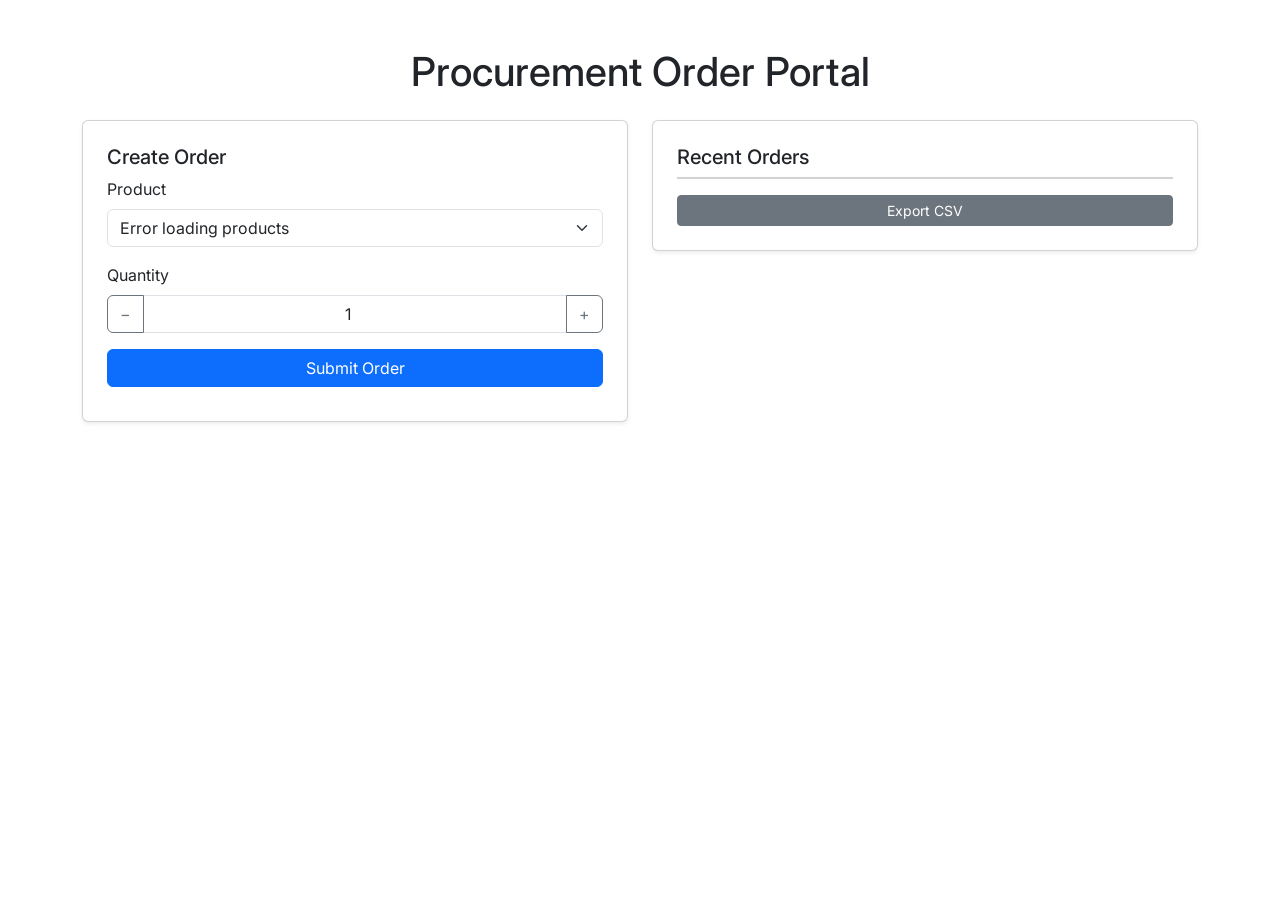
==== wwwroot/index.html @ 262667dd "finalized app version 1" ====
<!DOCTYPE html>
<html lang="en">
<head>
  <meta charset="UTF-8" />
  <meta name="viewport" content="width=device-width, initial-scale=1.0"/>
  <title>Procurement Portal</title>
  <link href="https://cdn.jsdelivr.net/npm/bootstrap@5.3.3/dist/css/bootstrap.min.css" rel="stylesheet" />
  <link href="https://fonts.googleapis.com/css2?family=Inter&display=swap" rel="stylesheet">
  <style>
    body { font-family: 'Inter', sans-serif; }
    .notification {
      text-align: center;
      font-weight: 600;
      margin-top: 10px;
      color: green;
      opacity: 0;
      transition: opacity 0.5s ease-in-out;
    }
    .notification.show {
      opacity: 1;
    }
  </style>
</head>
<body>
  <div class="container py-5">
    <h1 class="mb-4 text-center">Procurement Order Portal</h1>

    <div class="row">
      <div class="col-md-6">
        <div class="card p-4 shadow-sm">
          <h5>Create Order</h5>
          <form id="orderForm">
            <div class="mb-3">
              <label for="productSelect" class="form-label">Product</label>
              <select id="productSelect" class="form-select" required></select>
            </div>
            <div class="mb-3">
              <label for="quantity" class="form-label">Quantity</label>
              <div class="input-group">
                <button type="button" class="btn btn-outline-secondary" onclick="adjustQuantity(-1)">−</button>
                <input type="number" class="form-control text-center" id="quantity" value="1" min="1" step="1" required />
                <button type="button" class="btn btn-outline-secondary" onclick="adjustQuantity(1)">+</button>
              </div>
            </div>
            <button type="submit" class="btn btn-primary w-100">Submit Order</button>
            <div id="submitNotification" class="notification"></div>
          </form>
        </div>
      </div>

      <div class="col-md-6">
        <div class="card p-4 shadow-sm">
          <h5>Recent Orders</h5>
          <ul id="orderList" class="list-group list-group-flush"></ul>
          <button class="btn btn-sm btn-secondary mt-3" onclick="downloadCSV(orderHistory)">Export CSV</button>
        </div>
      </div>
    </div>
  </div>

  <script>
    const apiBase = "http://localhost:5000/api/proxy";
    const localBackend = "http://localhost:5000/api";
    let productMap = {};
    let orderHistory = [];

    function generateOrderId() {
      const now = new Date();
      const pad = (n) => n.toString().padStart(2, '0');
      return `ORD-${now.getFullYear()}${pad(now.getMonth()+1)}${pad(now.getDate())}-${pad(now.getHours())}${pad(now.getMinutes())}${pad(now.getSeconds())}`;
    }

    async function fetchProducts() {
      const select = document.getElementById("productSelect");
      try {
        const res = await fetch(`${apiBase}/products`);
        const products = await res.json();
        productMap = {};
        products.forEach(p => {
          productMap[p.id] = { name: p.name, sku: p.sku };
        });
        select.innerHTML = products.map(p => `<option value="${p.id}">${p.name} — ${p.category}</option>`).join('');
      } catch (err) {
        select.innerHTML = `<option>Error loading products</option>`;
      }
    }

    async function loadOrders() {
      const res = await fetch(`${localBackend}/orders`);
      const orders = await res.json();
      const list = document.getElementById("orderList");
      list.innerHTML = '';
      orderHistory = [];

      orders.slice().reverse().forEach(o => {
        const name = productMap[o.productId]?.name ?? `Product ${o.productId}`;
        const sku = productMap[o.productId]?.sku ?? "N/A";
        const total = (o.price).toFixed(2);
        const unit = (o.price / o.quantity).toFixed(2);
        const id = generateOrderId();
        const createdAt = new Date().toISOString();

        orderHistory.push({ ...o, id, sku, createdAt });

        list.innerHTML += `
          <li class="list-group-item d-flex justify-content-between align-items-center">
            <div>
              <strong>${name}</strong><br/>
              <small class="text-muted">Order ID: ${id}</small><br/>
              Qty: ${o.quantity} @ $${unit} ea
            </div>
            <span class="badge bg-success rounded-pill">$${total}</span>
          </li>`;
      });
    }

    async function submitOrder(productId, quantity) {
      const priceRes = await fetch(`${apiBase}/prices?productId=${productId}`);
      const priceData = await priceRes.json();
      const prices = Array.isArray(priceData.items) ? priceData.items : [];
      const latest = prices.sort((a, b) => new Date(b.dateTime) - new Date(a.dateTime))[0];
      const unitPrice = latest && latest.amount && latest.quantity ? latest.amount / latest.quantity : 0;
      const totalPrice = parseFloat((unitPrice * quantity).toFixed(2));

      const orderPayload = {
        productId: parseInt(productId),
        quantity: parseInt(quantity),
        price: totalPrice
      };

      const res = await fetch(`${localBackend}/orders`, {
        method: "POST",
        headers: { "Content-Type": "application/json" },
        body: JSON.stringify(orderPayload)
      });

      if (!res.ok) throw new Error("Failed to submit order.");
    }

    function adjustQuantity(change) {
      const input = document.getElementById("quantity");
      let value = parseInt(input.value) || 1;
      value += change;
      if (value < 1) value = 1;
      input.value = value;
    }

    function showNotification(message) {
      const notify = document.getElementById("submitNotification");
      notify.textContent = message;
      notify.classList.add("show");
      notify.classList.remove("fade-out");
      setTimeout(() => {
        notify.classList.remove("show");
      }, 2000); // 2 second fade
    }

    function downloadCSV(orders) {
      const header = ["Order ID", "Product", "SKU", "Quantity", "Unit Price", "Total Price", "Date","Time"];
      const rows = orders.map(o => {
        const name = productMap[o.productId]?.name ?? `Product ${o.productId}`;
        const sku = o.sku ?? "N/A";
        const date = o.createdAt ? new Date(o.createdAt).toLocaleString() : "";
        const unit = o.price / o.quantity;
        return [
          o.id ?? "N/A",
          name,
          sku,
          o.quantity,
          unit.toFixed(2),
          o.price.toFixed(2),
          date
        ];
      });

      const csvContent = [header, ...rows].map(r => r.join(",")).join("\r\n");
      const blob = new Blob([csvContent], { type: "text/csv;charset=utf-8;" });
      const url = URL.createObjectURL(blob);

      const now = new Date();
      const pad = n => n.toString().padStart(2, '0');
      const timestamp = `${now.getFullYear()}${pad(now.getMonth() + 1)}${pad(now.getDate())}-${pad(now.getHours())}${pad(now.getMinutes())}${pad(now.getSeconds())}`;
      const a = document.createElement("a");
      a.href = url;
      a.download = `orders-${timestamp}.csv`;
      a.click();
      URL.revokeObjectURL(url);
    }

    document.getElementById("orderForm").addEventListener("submit", async e => {
      e.preventDefault();
      const productId = document.getElementById("productSelect").value;
      const quantity = document.getElementById("quantity").value;
      try {
        await submitOrder(productId, quantity);
        await loadOrders();
        e.target.reset();
        document.getElementById("quantity").value = 1;
        showNotification("✅ Order Placed!");
      } catch (err) {
        alert("❌ " + err.message);
      }
    });

    fetchProducts().then(loadOrders);
  </script>
</body>
</html>
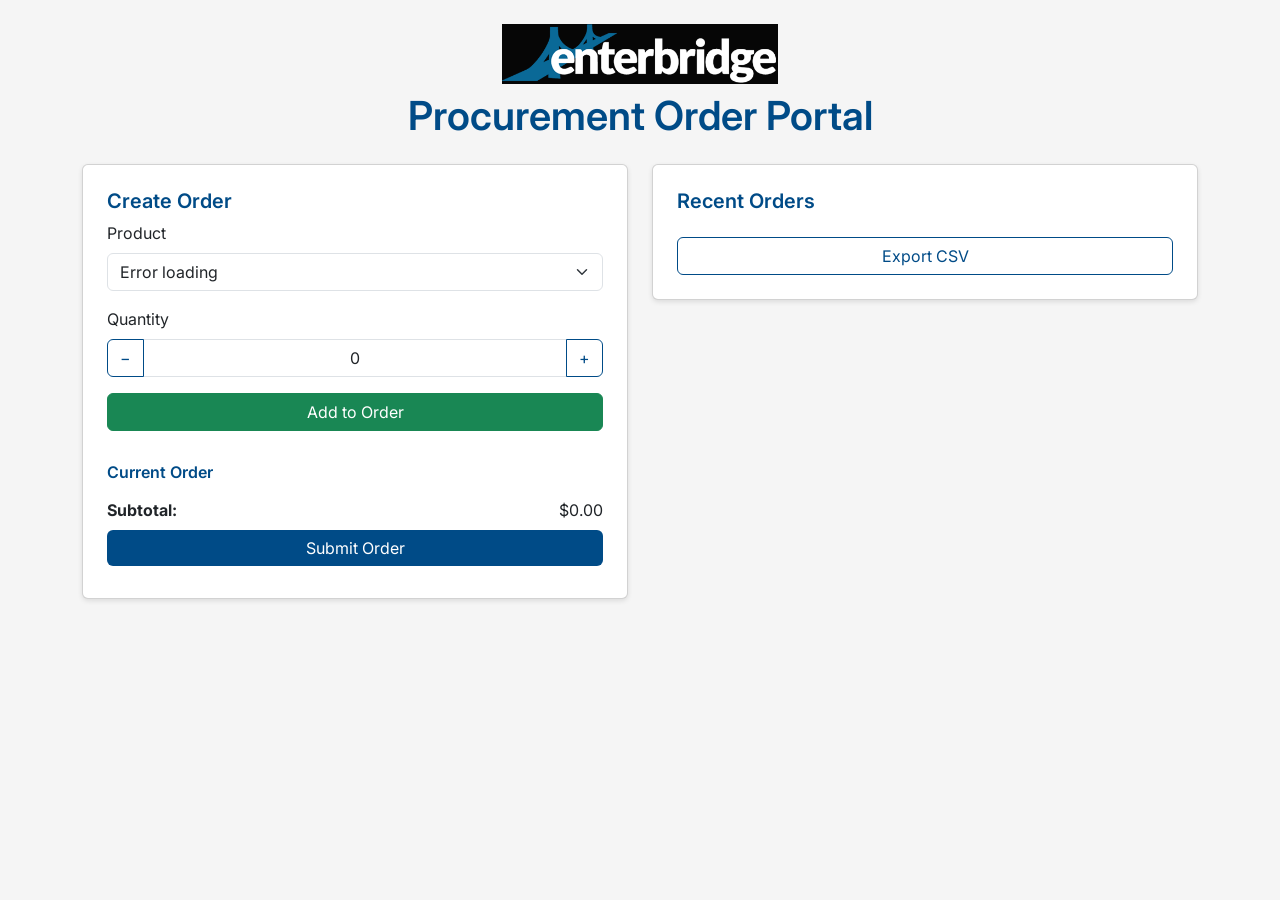
==== commit ee124ba9: "Version 2" ====
--- a/wwwroot/index.html
+++ b/wwwroot/index.html
@@ -3,11 +3,49 @@
 <head>
   <meta charset="UTF-8" />
   <meta name="viewport" content="width=device-width, initial-scale=1.0"/>
-  <title>Procurement Portal</title>
-  <link href="https://cdn.jsdelivr.net/npm/bootstrap@5.3.3/dist/css/bootstrap.min.css" rel="stylesheet" />
-  <link href="https://fonts.googleapis.com/css2?family=Inter&display=swap" rel="stylesheet">
+  <title>EnterBridge Procurement Portal</title>
+  <link rel="stylesheet" href="https://cdn.jsdelivr.net/npm/bootstrap@5.3.3/dist/css/bootstrap.min.css"/>
+  <link rel="stylesheet" href="styles.css" />
+  <link href="https://fonts.googleapis.com/css2?family=Inter:wght@400;600&display=swap" rel="stylesheet">
   <style>
-    body { font-family: 'Inter', sans-serif; }
+    :root {
+      --primary: #004B87;
+      --secondary: #00AEEF;
+      --light-bg: #f5f5f5;
+      --text-dark: #333;
+    }
+
+    body {
+      font-family: 'Inter', sans-serif;
+      background-color: var(--light-bg);
+      color: var(--text-dark);
+    }
+
+    .card {
+      border-radius: 6px;
+      box-shadow: 0 2px 5px rgba(0,0,0,0.1);
+      background: #fff;
+    }
+
+    h1, h5 {
+      color: var(--primary);
+    }
+
+    .btn-primary {
+      background-color: var(--primary);
+      border: none;
+    }
+
+    .btn-outline-secondary {
+      border-color: var(--primary);
+      color: var(--primary);
+    }
+
+    .btn-outline-secondary:hover {
+      background-color: var(--primary);
+      color: white;
+    }
+
     .notification {
       text-align: center;
       font-weight: 600;
@@ -16,43 +54,73 @@
       opacity: 0;
       transition: opacity 0.5s ease-in-out;
     }
+
     .notification.show {
       opacity: 1;
+    }
+
+    .spinner-border {
+      display: none;
+    }
+
+    #logo {
+      max-height: 60px;
     }
   </style>
 </head>
 <body>
-  <div class="container py-5">
-    <h1 class="mb-4 text-center">Procurement Order Portal</h1>
+  <div class="container py-4">
+    <div class="text-center mb-4">
+      <img src="img/enterbridge-logo.png" id="logo" alt="EnterBridge Logo"/>
+      <h1 class="mt-2">Procurement Order Portal</h1>
+    </div>
+
 
     <div class="row">
+      <!-- Left Panel -->
       <div class="col-md-6">
-        <div class="card p-4 shadow-sm">
+        <div class="card p-4 mb-4">
           <h5>Create Order</h5>
-          <form id="orderForm">
+          <form id="orderForm" onsubmit="event.preventDefault(); addToCart();">
             <div class="mb-3">
               <label for="productSelect" class="form-label">Product</label>
               <select id="productSelect" class="form-select" required></select>
+              <div class="spinner-border text-primary mt-2" role="status" id="productSpinner">
+                <span class="visually-hidden">Loading...</span>
+              </div>
             </div>
+
             <div class="mb-3">
               <label for="quantity" class="form-label">Quantity</label>
               <div class="input-group">
                 <button type="button" class="btn btn-outline-secondary" onclick="adjustQuantity(-1)">−</button>
-                <input type="number" class="form-control text-center" id="quantity" value="1" min="1" step="1" required />
+                <input type="number" class="form-control text-center" id="quantity" value="0" min="0" step="1" required />
                 <button type="button" class="btn btn-outline-secondary" onclick="adjustQuantity(1)">+</button>
               </div>
             </div>
-            <button type="submit" class="btn btn-primary w-100">Submit Order</button>
-            <div id="submitNotification" class="notification"></div>
+
+            <button type="submit" class="btn btn-success w-100 mb-2">Add to Order</button>
+            <div id="addNotification" class="notification mt-2"></div>
           </form>
+
+          <div class="mt-3">
+            <h6>Current Order</h6>
+            <ul id="currentOrderList" class="list-group mb-2"></ul>
+            <div class="d-flex justify-content-between align-items-center">
+              <strong>Subtotal:</strong> <span id="subtotal">$0.00</span>
+            </div>
+            <button class="btn btn-primary w-100 mt-2" onclick="submitCart()">Submit Order</button>
+            <div id="submitNotification" class="notification mt-2"></div>
+          </div>
         </div>
       </div>
 
+      <!-- Right Panel -->
       <div class="col-md-6">
-        <div class="card p-4 shadow-sm">
+        <div class="card p-4 mb-4">
           <h5>Recent Orders</h5>
-          <ul id="orderList" class="list-group list-group-flush"></ul>
-          <button class="btn btn-sm btn-secondary mt-3" onclick="downloadCSV(orderHistory)">Export CSV</button>
+          <div id="groupedOrders"></div>
+          <button class="btn btn-outline-secondary mt-3" onclick="downloadCSV(orderHistory)">Export CSV</button>
         </div>
       </div>
     </div>
@@ -61,8 +129,45 @@
   <script>
     const apiBase = "http://localhost:5000/api/proxy";
     const localBackend = "http://localhost:5000/api";
-    let productMap = {};
-    let orderHistory = [];
+    let productMap = {}, orderHistory = [], cart = [];
+
+    function toggleTheme() {
+      const root = document.documentElement;
+      root.setAttribute('data-theme', root.getAttribute('data-theme') === 'dark' ? 'light' : 'dark');
+    }
+
+    function adjustQuantity(change) {
+      const input = document.getElementById("quantity");
+      let value = parseInt(input.value) || 1;
+      value = Math.max(1, value + change);
+      input.value = value;
+    }
+
+    function showNotification(id, message) {
+      const note = document.getElementById(id);
+      note.textContent = message;
+      note.classList.add("show");
+      setTimeout(() => note.classList.remove("show"), 2000);
+    }
+
+    async function fetchProducts() {
+      const select = document.getElementById("productSelect");
+      const spinner = document.getElementById("productSpinner");
+      spinner.style.display = 'inline-block';
+      try {
+        const res = await fetch(`${apiBase}/products`);
+        const products = await res.json();
+        productMap = {};
+        select.innerHTML = products.map(p => {
+          productMap[p.id] = { name: p.name, sku: p.sku, category: p.category };
+          return `<option value="${p.id}">${p.name} — ${p.category}</option>`;
+        }).join('');
+      } catch {
+        select.innerHTML = `<option>Error loading</option>`;
+      } finally {
+        spinner.style.display = 'none';
+      }
+    }
 
     function generateOrderId() {
       const now = new Date();
@@ -70,51 +175,10 @@
       return `ORD-${now.getFullYear()}${pad(now.getMonth()+1)}${pad(now.getDate())}-${pad(now.getHours())}${pad(now.getMinutes())}${pad(now.getSeconds())}`;
     }
 
-    async function fetchProducts() {
-      const select = document.getElementById("productSelect");
-      try {
-        const res = await fetch(`${apiBase}/products`);
-        const products = await res.json();
-        productMap = {};
-        products.forEach(p => {
-          productMap[p.id] = { name: p.name, sku: p.sku };
-        });
-        select.innerHTML = products.map(p => `<option value="${p.id}">${p.name} — ${p.category}</option>`).join('');
-      } catch (err) {
-        select.innerHTML = `<option>Error loading products</option>`;
-      }
-    }
-
-    async function loadOrders() {
-      const res = await fetch(`${localBackend}/orders`);
-      const orders = await res.json();
-      const list = document.getElementById("orderList");
-      list.innerHTML = '';
-      orderHistory = [];
-
-      orders.slice().reverse().forEach(o => {
-        const name = productMap[o.productId]?.name ?? `Product ${o.productId}`;
-        const sku = productMap[o.productId]?.sku ?? "N/A";
-        const total = (o.price).toFixed(2);
-        const unit = (o.price / o.quantity).toFixed(2);
-        const id = generateOrderId();
-        const createdAt = new Date().toISOString();
-
-        orderHistory.push({ ...o, id, sku, createdAt });
-
-        list.innerHTML += `
-          <li class="list-group-item d-flex justify-content-between align-items-center">
-            <div>
-              <strong>${name}</strong><br/>
-              <small class="text-muted">Order ID: ${id}</small><br/>
-              Qty: ${o.quantity} @ $${unit} ea
-            </div>
-            <span class="badge bg-success rounded-pill">$${total}</span>
-          </li>`;
-      });
-    }
-
-    async function submitOrder(productId, quantity) {
+    async function addToCart() {
+      const productId = parseInt(document.getElementById("productSelect").value);
+      const quantity = parseInt(document.getElementById("quantity").value);
+
       const priceRes = await fetch(`${apiBase}/prices?productId=${productId}`);
       const priceData = await priceRes.json();
       const prices = Array.isArray(priceData.items) ? priceData.items : [];
@@ -122,87 +186,125 @@
       const unitPrice = latest && latest.amount && latest.quantity ? latest.amount / latest.quantity : 0;
       const totalPrice = parseFloat((unitPrice * quantity).toFixed(2));
 
-      const orderPayload = {
-        productId: parseInt(productId),
-        quantity: parseInt(quantity),
-        price: totalPrice
-      };
-
-      const res = await fetch(`${localBackend}/orders`, {
-        method: "POST",
-        headers: { "Content-Type": "application/json" },
-        body: JSON.stringify(orderPayload)
-      });
-
-      if (!res.ok) throw new Error("Failed to submit order.");
-    }
-
-    function adjustQuantity(change) {
-      const input = document.getElementById("quantity");
-      let value = parseInt(input.value) || 1;
-      value += change;
-      if (value < 1) value = 1;
-      input.value = value;
-    }
-
-    function showNotification(message) {
-      const notify = document.getElementById("submitNotification");
-      notify.textContent = message;
-      notify.classList.add("show");
-      notify.classList.remove("fade-out");
-      setTimeout(() => {
-        notify.classList.remove("show");
-      }, 2000); // 2 second fade
+      cart.push({
+        productId,
+        quantity,
+        unitPrice,
+        totalPrice,
+        name: productMap[productId]?.name ?? `Product ${productId}`,
+        sku: productMap[productId]?.sku ?? "N/A"
+      });
+
+      document.getElementById("quantity").value = 1;
+      renderCart();
+      showNotification("addNotification", "✅ Added to order!");
+    }
+
+    function renderCart() {
+      const list = document.getElementById("currentOrderList");
+      const subtotal = document.getElementById("subtotal");
+      list.innerHTML = '';
+      let sum = 0;
+      cart.forEach((item, index) => {
+        sum += item.totalPrice;
+        list.innerHTML += `
+          <li class="list-group-item d-flex justify-content-between align-items-center">
+            <div>${item.name} <br/><small>Qty: ${item.quantity} @ $${item.unitPrice.toFixed(2)}</small></div>
+            <button class="btn btn-sm btn-danger" onclick="removeFromCart(${index})">Remove</button>
+          </li>`;
+      });
+      subtotal.textContent = `$${sum.toFixed(2)}`;
+    }
+
+    function removeFromCart(index) {
+      cart.splice(index, 1);
+      renderCart();
+    }
+
+    async function submitCart() {
+      if (cart.length === 0) return alert("🛒 Cart is empty.");
+      const orderGroupId = generateOrderId();
+      const timestamp = new Date().toISOString();
+
+      for (const item of cart) {
+        await fetch(`${localBackend}/orders`, {
+          method: "POST",
+          headers: { "Content-Type": "application/json" },
+          body: JSON.stringify({ productId: item.productId, quantity: item.quantity, price: item.totalPrice })
+        });
+        orderHistory.push({ ...item, orderGroupId, timestamp });
+      }
+
+      cart = [];
+      renderCart();
+      renderGroupedOrders();
+      showNotification("submitNotification", "✅ Order Submitted!");
+    }
+
+    function renderGroupedOrders() {
+      const container = document.getElementById("groupedOrders");
+      container.innerHTML = '';
+      const grouped = {};
+
+      orderHistory.forEach(o => {
+        if (!grouped[o.orderGroupId]) grouped[o.orderGroupId] = [];
+        grouped[o.orderGroupId].push(o);
+      });
+
+      Object.entries(grouped).reverse().forEach(([groupId, items]) => {
+        const date = new Date(items[0].timestamp).toLocaleString();
+        const total = items.reduce((sum, i) => sum + i.totalPrice, 0).toFixed(2);
+        let html = `<div class="mb-3 border p-2 rounded">
+          <strong>🧾 Order ID: ${groupId}</strong><br/>
+          <small class="text-muted">Placed: ${date}</small>
+          <ul class="list-group list-group-flush mt-2">`;
+
+        items.forEach(i => {
+          html += `<li class="list-group-item d-flex justify-content-between">
+            ${i.name} — ${i.quantity} @ $${i.unitPrice.toFixed(2)}
+            <span class="badge bg-success">$${i.totalPrice.toFixed(2)}</span>
+          </li>`;
+        });
+
+        html += `</ul><div class="text-end mt-2"><strong>Total: $${total}</strong></div></div>`;
+        container.innerHTML += html;
+      });
     }
 
     function downloadCSV(orders) {
-      const header = ["Order ID", "Product", "SKU", "Quantity", "Unit Price", "Total Price", "Date","Time"];
-      const rows = orders.map(o => {
-        const name = productMap[o.productId]?.name ?? `Product ${o.productId}`;
-        const sku = o.sku ?? "N/A";
-        const date = o.createdAt ? new Date(o.createdAt).toLocaleString() : "";
-        const unit = o.price / o.quantity;
-        return [
-          o.id ?? "N/A",
-          name,
-          sku,
-          o.quantity,
-          unit.toFixed(2),
-          o.price.toFixed(2),
-          date
-        ];
-      });
-
-      const csvContent = [header, ...rows].map(r => r.join(",")).join("\r\n");
+      const grouped = {};
+      orders.forEach(o => {
+        if (!grouped[o.orderGroupId]) grouped[o.orderGroupId] = [];
+        grouped[o.orderGroupId].push(o);
+      });
+
+      const header = ["Order ID", "Product", "SKU", "Quantity", "Unit Price", "Total Price", "Date"];
+      const rows = [header];
+
+      Object.entries(grouped).forEach(([id, items]) => {
+        let total = 0;
+        items.forEach(i => {
+          total += i.totalPrice;
+          const date = i.timestamp ? new Date(i.timestamp).toLocaleString() : "";
+          rows.push([id, i.name, i.sku, i.quantity, i.unitPrice.toFixed(2), i.totalPrice.toFixed(2), date]);
+        });
+        rows.push(["", "", "", "", "", "", `Order Total: $${total.toFixed(2)}`]);
+      });
+
+      const csvContent = rows.map(r => r.join(",")).join("\r\n");
       const blob = new Blob([csvContent], { type: "text/csv;charset=utf-8;" });
       const url = URL.createObjectURL(blob);
-
       const now = new Date();
       const pad = n => n.toString().padStart(2, '0');
-      const timestamp = `${now.getFullYear()}${pad(now.getMonth() + 1)}${pad(now.getDate())}-${pad(now.getHours())}${pad(now.getMinutes())}${pad(now.getSeconds())}`;
+      const filename = `orders-${now.getFullYear()}${pad(now.getMonth()+1)}${pad(now.getDate())}-${pad(now.getHours())}${pad(now.getMinutes())}${pad(now.getSeconds())}.csv`;
       const a = document.createElement("a");
       a.href = url;
-      a.download = `orders-${timestamp}.csv`;
+      a.download = filename;
       a.click();
       URL.revokeObjectURL(url);
     }
 
-    document.getElementById("orderForm").addEventListener("submit", async e => {
-      e.preventDefault();
-      const productId = document.getElementById("productSelect").value;
-      const quantity = document.getElementById("quantity").value;
-      try {
-        await submitOrder(productId, quantity);
-        await loadOrders();
-        e.target.reset();
-        document.getElementById("quantity").value = 1;
-        showNotification("✅ Order Placed!");
-      } catch (err) {
-        alert("❌ " + err.message);
-      }
-    });
-
-    fetchProducts().then(loadOrders);
+    fetchProducts();
   </script>
 </body>
 </html>
--- a/wwwroot/styles.css
+++ b/wwwroot/styles.css
@@ -0,0 +1,87 @@
+:root {
+    --primary: #004B87;
+    --secondary: #00AEEF;
+    --light-bg: #f5f5f5;
+    --text-dark: #333;
+    --white: #fff;
+  }
+  
+  body {
+    font-family: 'Inter', sans-serif;
+    background-color: var(--light-bg);
+    color: var(--text-dark);
+    margin: 0;
+    padding: 0;
+  }
+  
+  .card {
+    border-radius: 6px;
+    box-shadow: 0 2px 5px rgba(0,0,0,0.1);
+    background: var(--white);
+    margin-bottom: 1rem;
+  }
+  
+  h1, h5, h6 {
+    color: var(--primary);
+    font-weight: 600;
+  }
+  
+  .btn-primary {
+    background-color: var(--primary);
+    border: none;
+  }
+  
+  .btn-primary:hover {
+    background-color: #003765;
+  }
+  
+  .btn-outline-secondary {
+    border-color: var(--primary);
+    color: var(--primary);
+  }
+  
+  .btn-outline-secondary:hover {
+    background-color: var(--primary);
+    color: var(--white);
+  }
+  
+  .notification {
+    text-align: center;
+    font-weight: 600;
+    margin-top: 10px;
+    color: green;
+    opacity: 0;
+    transition: opacity 0.5s ease-in-out;
+  }
+  
+  .notification.show {
+    opacity: 1;
+  }
+  
+  .spinner-border {
+    display: none;
+  }
+  
+  #logo {
+    max-height: 60px;
+  }
+  
+  /* Quantity input styling */
+  input[type="number"] {
+    text-align: center;
+    -moz-appearance: textfield;
+  }
+  
+  /* Hide number input arrows in Chrome, Safari, Edge */
+  input[type="number"]::-webkit-inner-spin-button,
+  input[type="number"]::-webkit-outer-spin-button {
+    -webkit-appearance: none;
+    margin: 0;
+  }
+  
+  /* Table styles (for grouped orders, optional) */
+  .list-group-item {
+    background: transparent;
+    border-color: #eee;
+  }
+  
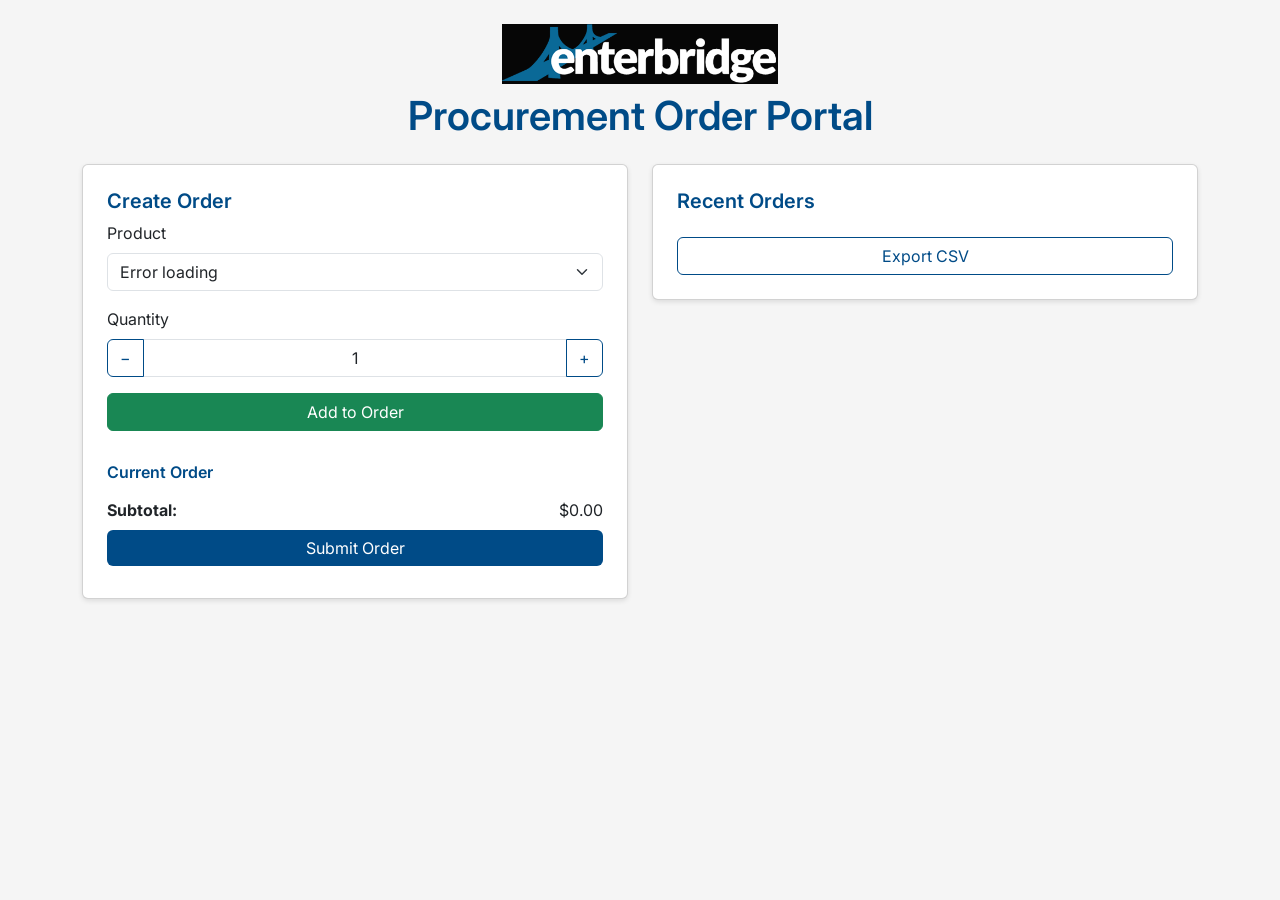
==== commit 006af888: "Deliverable App" ====
--- a/wwwroot/index.html
+++ b/wwwroot/index.html
@@ -94,7 +94,7 @@
               <label for="quantity" class="form-label">Quantity</label>
               <div class="input-group">
                 <button type="button" class="btn btn-outline-secondary" onclick="adjustQuantity(-1)">−</button>
-                <input type="number" class="form-control text-center" id="quantity" value="0" min="0" step="1" required />
+                <input type="number" class="form-control text-center" id="quantity" value="1" min="1" step="1" required />
                 <button type="button" class="btn btn-outline-secondary" onclick="adjustQuantity(1)">+</button>
               </div>
             </div>
@@ -303,6 +303,9 @@
       a.click();
       URL.revokeObjectURL(url);
     }
+    document.addEventListener("DOMContentLoaded", () => {
+  document.getElementById("quantity").value = 1;
+});
 
     fetchProducts();
   </script>
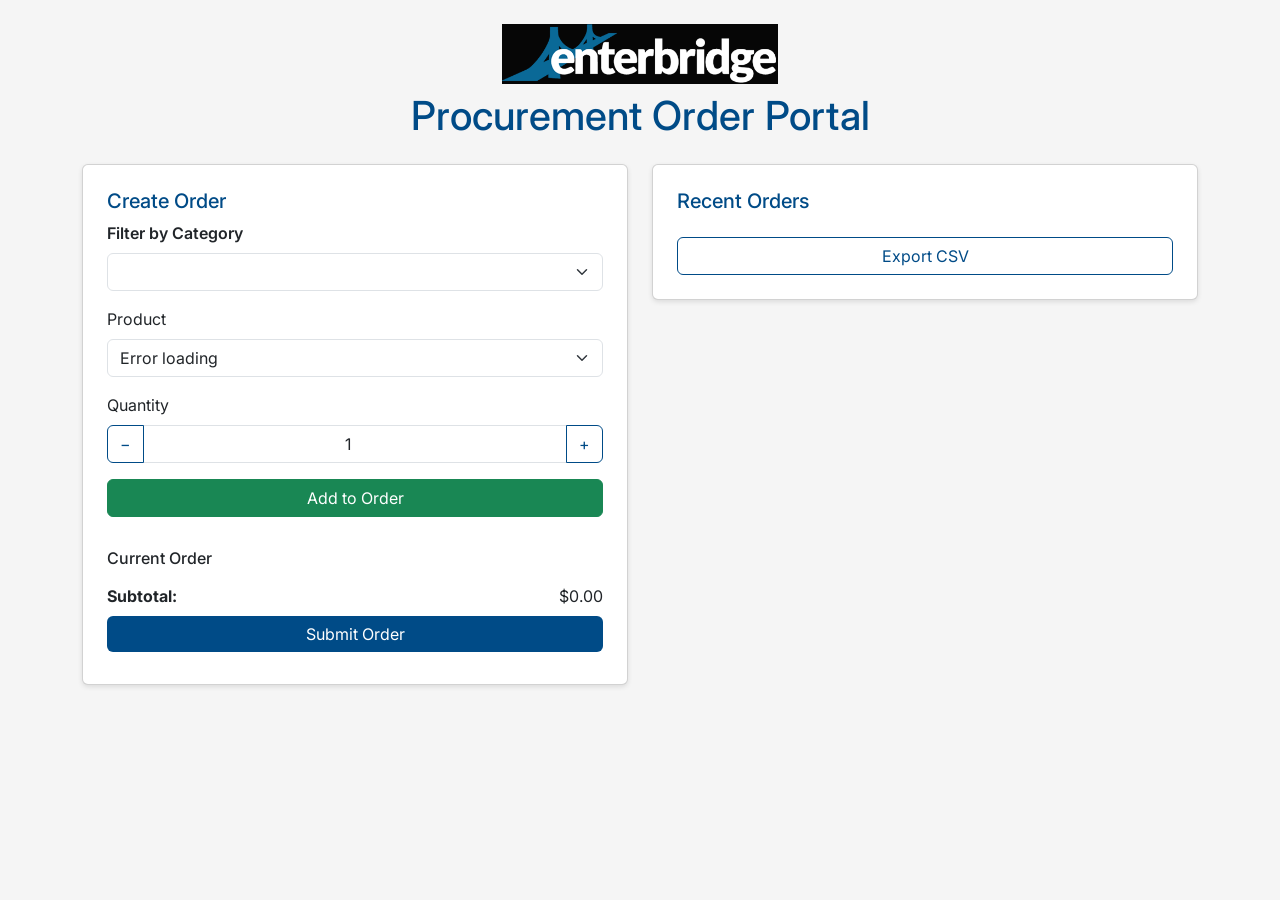
==== commit a3ed65aa: "final app" ====
--- a/wwwroot/index.html
+++ b/wwwroot/index.html
@@ -5,7 +5,6 @@
   <meta name="viewport" content="width=device-width, initial-scale=1.0"/>
   <title>EnterBridge Procurement Portal</title>
   <link rel="stylesheet" href="https://cdn.jsdelivr.net/npm/bootstrap@5.3.3/dist/css/bootstrap.min.css"/>
-  <link rel="stylesheet" href="styles.css" />
   <link href="https://fonts.googleapis.com/css2?family=Inter:wght@400;600&display=swap" rel="stylesheet">
   <style>
     :root {
@@ -75,13 +74,15 @@
       <h1 class="mt-2">Procurement Order Portal</h1>
     </div>
 
-
     <div class="row">
-      <!-- Left Panel -->
       <div class="col-md-6">
         <div class="card p-4 mb-4">
           <h5>Create Order</h5>
           <form id="orderForm" onsubmit="event.preventDefault(); addToCart();">
+            <div class="mb-3">
+              <label for="categoryFilter" class="form-label fw-semibold">Filter by Category</label>
+              <select id="categoryFilter" class="form-select"></select>
+            </div>
             <div class="mb-3">
               <label for="productSelect" class="form-label">Product</label>
               <select id="productSelect" class="form-select" required></select>
@@ -89,7 +90,6 @@
                 <span class="visually-hidden">Loading...</span>
               </div>
             </div>
-
             <div class="mb-3">
               <label for="quantity" class="form-label">Quantity</label>
               <div class="input-group">
@@ -98,7 +98,6 @@
                 <button type="button" class="btn btn-outline-secondary" onclick="adjustQuantity(1)">+</button>
               </div>
             </div>
-
             <button type="submit" class="btn btn-success w-100 mb-2">Add to Order</button>
             <div id="addNotification" class="notification mt-2"></div>
           </form>
@@ -115,7 +114,6 @@
         </div>
       </div>
 
-      <!-- Right Panel -->
       <div class="col-md-6">
         <div class="card p-4 mb-4">
           <h5>Recent Orders</h5>
@@ -131,9 +129,59 @@
     const localBackend = "http://localhost:5000/api";
     let productMap = {}, orderHistory = [], cart = [];
 
-    function toggleTheme() {
-      const root = document.documentElement;
-      root.setAttribute('data-theme', root.getAttribute('data-theme') === 'dark' ? 'light' : 'dark');
+    async function fetchProducts() {
+      const select = document.getElementById("productSelect");
+      const spinner = document.getElementById("productSpinner");
+      spinner.style.display = 'inline-block';
+
+      try {
+        const res = await fetch(`${apiBase}/products`);
+        const products = await res.json();
+
+        productMap = {};
+        products.forEach(p => {
+          productMap[p.id] = {
+            name: p.name,
+            sku: p.sku,
+            category: p.category ?? "Uncategorized"
+          };
+        });
+
+        select.innerHTML = products.map(p =>
+          `<option value="${p.id}">${p.name} — ${p.category ?? "Uncategorized"}</option>`
+        ).join('');
+
+        setTimeout(() => renderCategoryFilter(products), 0);
+
+      } catch (err) {
+        console.error("Error loading products:", err);
+        select.innerHTML = `<option>Error loading</option>`;
+      } finally {
+        spinner.style.display = 'none';
+      }
+    }
+
+    function renderCategoryFilter(products) {
+      const categorySet = new Set(products.map(p => p.category).filter(Boolean));
+      const categorySelect = document.getElementById("categoryFilter");
+
+      categorySelect.innerHTML = `<option value="">All Categories</option>` +
+        Array.from(categorySet).sort().map(cat =>
+          `<option value="${cat}">${cat}</option>`
+        ).join('');
+
+      categorySelect.addEventListener("change", function () {
+        const selected = this.value.toLowerCase();
+        const productSelect = document.getElementById("productSelect");
+
+        const filteredProducts = products.filter(p =>
+          !selected || (p.category && p.category.toLowerCase() === selected)
+        );
+
+        productSelect.innerHTML = filteredProducts.map(p =>
+          `<option value="${p.id}">${p.name} — ${p.category}</option>`
+        ).join('');
+      });
     }
 
     function adjustQuantity(change) {
@@ -150,29 +198,10 @@
       setTimeout(() => note.classList.remove("show"), 2000);
     }
 
-    async function fetchProducts() {
-      const select = document.getElementById("productSelect");
-      const spinner = document.getElementById("productSpinner");
-      spinner.style.display = 'inline-block';
-      try {
-        const res = await fetch(`${apiBase}/products`);
-        const products = await res.json();
-        productMap = {};
-        select.innerHTML = products.map(p => {
-          productMap[p.id] = { name: p.name, sku: p.sku, category: p.category };
-          return `<option value="${p.id}">${p.name} — ${p.category}</option>`;
-        }).join('');
-      } catch {
-        select.innerHTML = `<option>Error loading</option>`;
-      } finally {
-        spinner.style.display = 'none';
-      }
-    }
-
     function generateOrderId() {
       const now = new Date();
-      const pad = (n) => n.toString().padStart(2, '0');
-      return `ORD-${now.getFullYear()}${pad(now.getMonth()+1)}${pad(now.getDate())}-${pad(now.getHours())}${pad(now.getMinutes())}${pad(now.getSeconds())}`;
+      const pad = n => n.toString().padStart(2, '0');
+      return `ORD-${now.getFullYear()}${pad(now.getMonth() + 1)}${pad(now.getDate())}-${pad(now.getHours())}${pad(now.getMinutes())}${pad(now.getSeconds())}`;
     }
 
     async function addToCart() {
@@ -192,7 +221,8 @@
         unitPrice,
         totalPrice,
         name: productMap[productId]?.name ?? `Product ${productId}`,
-        sku: productMap[productId]?.sku ?? "N/A"
+        sku: productMap[productId]?.sku ?? "N/A",
+        category: productMap[productId]?.category ?? "Uncategorized"
       });
 
       document.getElementById("quantity").value = 1;
@@ -278,20 +308,43 @@
         grouped[o.orderGroupId].push(o);
       });
 
-      const header = ["Order ID", "Product", "SKU", "Quantity", "Unit Price", "Total Price", "Date"];
+      const header = ["Order ID", "Category", "Product", "SKU", "Quantity", "Unit Price", "Total Price", "Date"];
       const rows = [header];
 
       Object.entries(grouped).forEach(([id, items]) => {
         let total = 0;
+        const categorized = {};
+
         items.forEach(i => {
-          total += i.totalPrice;
-          const date = i.timestamp ? new Date(i.timestamp).toLocaleString() : "";
-          rows.push([id, i.name, i.sku, i.quantity, i.unitPrice.toFixed(2), i.totalPrice.toFixed(2), date]);
-        });
-        rows.push(["", "", "", "", "", "", `Order Total: $${total.toFixed(2)}`]);
-      });
-
-      const csvContent = rows.map(r => r.join(",")).join("\r\n");
+          const cat = i.category ?? "Uncategorized";
+          if (!categorized[cat]) categorized[cat] = [];
+          categorized[cat].push(i);
+        });
+
+        Object.entries(categorized).forEach(([category, catItems]) => {
+          catItems.forEach(i => {
+            total += i.totalPrice;
+            const date = i.timestamp ? new Date(i.timestamp).toLocaleString().replace(",", "") : "";
+            rows.push([
+              id,
+              category,
+              i.name,
+              i.sku,
+              i.quantity,
+              i.unitPrice.toFixed(2),
+              i.totalPrice.toFixed(2),
+              date
+            ]);
+          });
+        });
+
+        rows.push(["", "", "", "", "", "", "", `Order Total: $${total.toFixed(2)}`]);
+      });
+
+      const csvContent = rows
+        .map(row => row.map(field => `"${String(field).replace(/"/g, '""')}"`).join(","))
+        .join("\r\n");
+
       const blob = new Blob([csvContent], { type: "text/csv;charset=utf-8;" });
       const url = URL.createObjectURL(blob);
       const now = new Date();
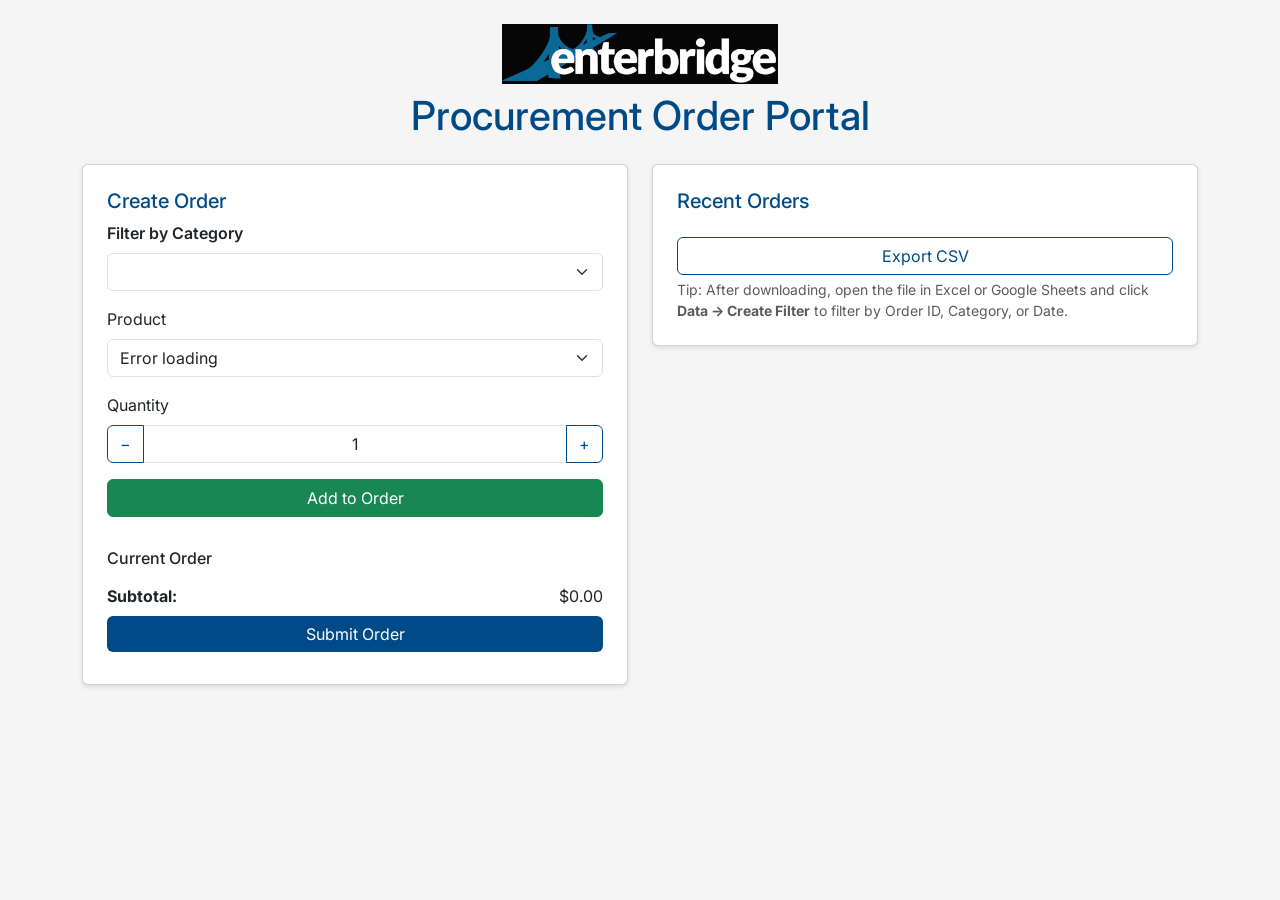
==== commit 81876c78: "final app" ====
--- a/wwwroot/index.html
+++ b/wwwroot/index.html
@@ -64,6 +64,17 @@
 
     #logo {
       max-height: 60px;
+    }
+
+    /* ✅ Hide browser number input arrows */
+    input[type="number"]::-webkit-inner-spin-button,
+    input[type="number"]::-webkit-outer-spin-button {
+      -webkit-appearance: none;
+      margin: 0;
+    }
+
+    input[type="number"] {
+      -moz-appearance: textfield;
     }
   </style>
 </head>
@@ -119,6 +130,9 @@
           <h5>Recent Orders</h5>
           <div id="groupedOrders"></div>
           <button class="btn btn-outline-secondary mt-3" onclick="downloadCSV(orderHistory)">Export CSV</button>
+          <small class="text-muted d-block mt-1">
+            Tip: After downloading, open the file in Excel or Google Sheets and click <strong>Data → Create Filter</strong> to filter by Order ID, Category, or Date.
+          </small>
         </div>
       </div>
     </div>
@@ -356,9 +370,10 @@
       a.click();
       URL.revokeObjectURL(url);
     }
+
     document.addEventListener("DOMContentLoaded", () => {
-  document.getElementById("quantity").value = 1;
-});
+      document.getElementById("quantity").value = 1;
+    });
 
     fetchProducts();
   </script>
